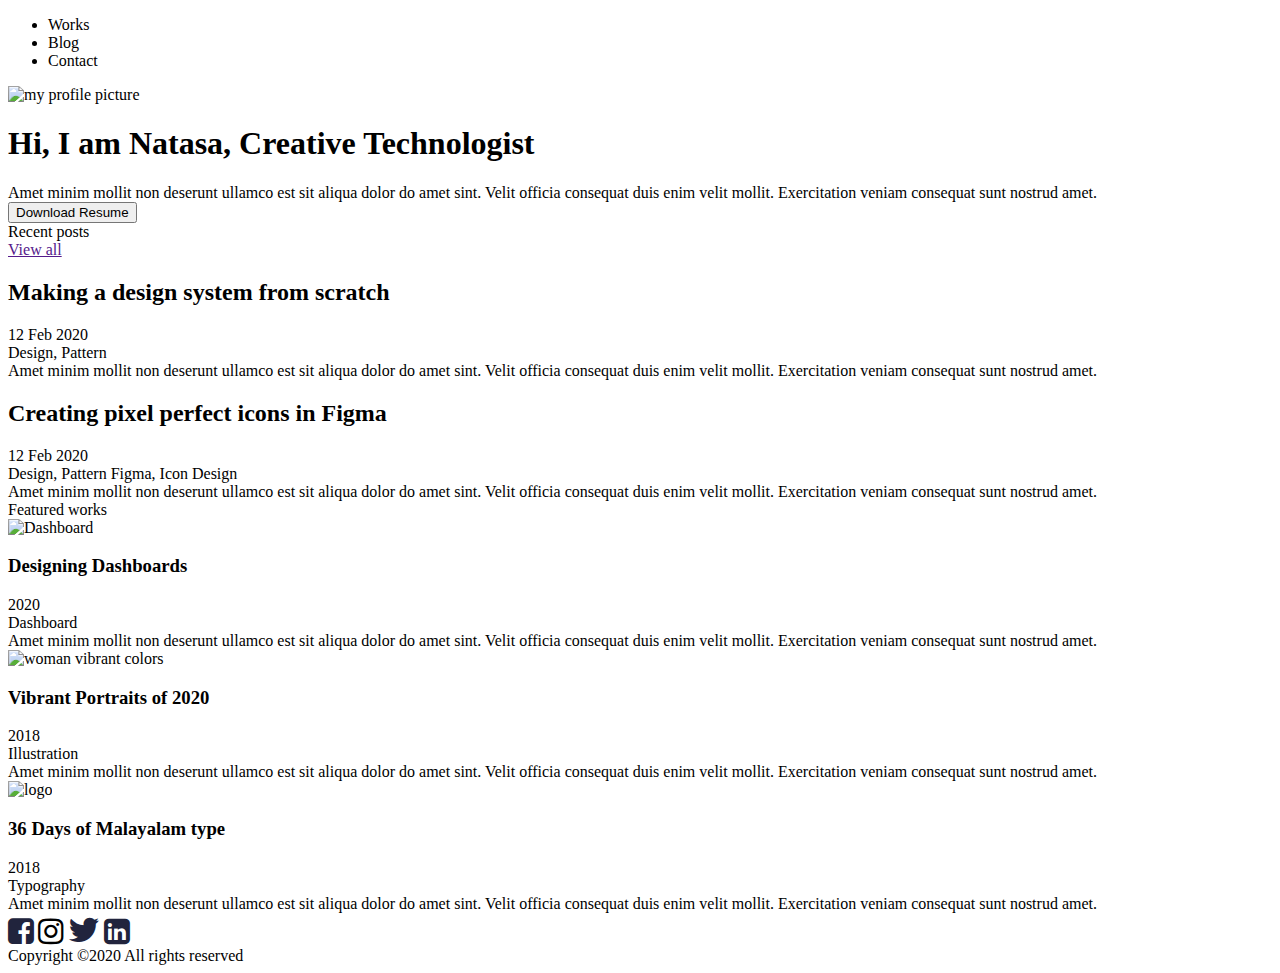
==== Index.html @ d4c1cabe "Working on images %" ====
<!DOCTYPE html>
<html lang="en">
    <head>
        <meta charset="utf-8">
        <meta name="viewport" content="width=device-width, initial-scale=1">
        <link rel="stylesheet" href="https://cdnjs.cloudflare.com/ajax/libs/font-awesome/4.7.0/css/font-awesome.min.css">
        <link rel="stylesheet" href="C:\Users\Milutin\Desktop\Figma\stylesheet.css">
    </head>
    <body>
        <div class="nav-bar">
            <ul>
                    <li>Works</li>
                    <li>Blog</li>
                    <li>Contact</li>
            </ul>
        </div>
        <div class="main-container">
            <div class="menu-bar">
                <div></div>
                <div></div>
                <div></div>
            </div>
            <div class="top-container">
                <div class="profile-pic">
                    <img class="picture1"src="https://s3-alpha-sig.figma.com/img/c316/adc4/65a80990af3a0075303343f0d615c92a?Expires=1710115200&Key-Pair-Id=APKAQ4GOSFWCVNEHN3O4&Signature=jiHnSks385xB9-FzovbtX4R1oI0peLsp4ToiuMiuD4zbke7~9g-SQEuxE2OrjAUM8ijYfCUWjmqdDnjY1KzjdozI61C1qfmYvESVYUGtSjyzUKdf0YkyOcfVqHMFBKKPuymY1tPYFxISKsQaQgQ-cgErIfPLzOiXYqXZQlIEDQuruv4NbePmKz01UgQzfOX39pb1SM2tGqe3KvpQ3xpcTN~FigV9rA13KuYSmPBcjsSo9XafpDIUI0-x6FCfN5KYvxc9uJo5Qe65bgwEdpeojEU-OssxFvCTaOKSJ2-jMR17ZRPhCkmt5GyH83-sjXBEFySlwWm83DUtNAB05EMt0A__"
                    alt="my profile picture">
                </div>
                <div class="left-top">
                    <div class="top-header">
                        <h1>Hi, I am Natasa, Creative Technologist</h1>
                    </div>
                    <div class="top-text">
                        <p1>Amet minim mollit non deserunt ullamco est sit aliqua dolor do amet sint. Velit officia consequat duis enim velit mollit. Exercitation veniam consequat sunt nostrud amet.</p1>
                    </div>
                    <div class="top-button">
                        <button>Download Resume</button>
                    </div>
                </div>  
            </div>
            <div class="middle-container">
                <div class="inline-paragraphs">
                    <div class="recent-posts">
                        <p2>Recent posts</p2>
                    </div>
                    <div class="view-all">
                        <a href="">View all</a>
                    </div>
                </div>
                <div class="row">
                    <div class="middle-box one">
                        <div class="middle-header">
                            <h2>Making a design system from scratch</h2>
                        </div>
                        <div class="middle-inline">
                            <div class="box1">
                                <p4>12 Feb 2020</p4>
                            </div>
                            <div class="box2"></div>
                            <div class="box3">
                                <p5>Design, Pattern</p5>  
                            </div>
                        </div>
                        <div class="middle-text">
                            <p6>Amet minim mollit non deserunt ullamco est sit aliqua dolor do amet sint. Velit officia consequat duis enim velit mollit. Exercitation veniam consequat sunt nostrud amet.
                            </p6>
                        </div>
                    </div>
                    <div class="middle-box two">
                        <div class="middle-header">
                            <h2>Creating pixel perfect icons in Figma</h2>
                        </div>
                        <div class="middle-inline">
                            <div class="box1">
                                <p4>12 Feb 2020</p4>
                            </div>
                            <div class="box2"></div>
                            <div class="box3">
                                <p7>Design, Pattern</p7>
                                <p8>Figma, Icon Design</p8>
                            </div>
                        </div>
                        <div class="middle-text">
                            <p6>Amet minim mollit non deserunt ullamco est sit aliqua dolor do amet sint. Velit officia consequat duis enim velit mollit. Exercitation veniam consequat sunt nostrud amet.
                            </p6>
                        </div>
                    </div>
                </div>
            </div>
            <div class="featured">
                <p2>Featured works</p2>
            </div>  
            <div class="bottom-container">
                <div class="bottom-one">
                    <div class="bottom-pic">              
                        <img class="picture" src="https://s3-alpha-sig.figma.com/img/1c6b/bc0b/e719e9d93c02a87ba51308ebb0297cdf?Expires=1710115200&Key-Pair-Id=APKAQ4GOSFWCVNEHN3O4&Signature=iaTTYkxiJ1502YtvcTQXAl2WO~5QC1uUsTbZJOJgzrZwqLtDSGLkl--cHTQw~~CSNJFOj2cxHnUvo7Yg5nLhxKhSxeFSiM84Bo19GwIm20qh7WhHgmYbgGiJaE7a0a-XXKUARPCPrYnxlmJ14kuaIzGU0sCIekGtdAfQsgR7quUR~dm2kpdjaZmr0o0LuV5ywlwP6WyWdZPK3VZV6kG46fKV6d-hecA4xc0M0GPOflySb3UTU0iP16fceWOuUgJZXtYTrdryM199Xs2-7iDEmW2cqpgdKkL74carXFcMGsFwNpMOjvJLNrcx22wWixsYlGlYfs83mF1cdLq5HEAiJQ__"
                        alt="Dashboard">
                    </div>
                    <div class="bottom-right">
                        <div class="bottom-header">
                            <h3>Designing Dashboards</h3>
                        </div>
                        <div class="bottom-inline">
                            <div class="rounded-num">
                                <p9>2020</p9>
                            </div>
                            <div class="inline-text">
                                <p10>Dashboard</p10>  
                            </div>
                        </div>
                        <div class="bottom-text">
                            <p6>Amet minim mollit non deserunt ullamco est sit aliqua dolor do amet sint. Velit officia consequat duis enim velit mollit. Exercitation veniam consequat sunt nostrud amet.  
                            </p6>
                        </div>
                    </div>
                </div>
                <div class="bottom-two">
                    <div class="bottom-pic">              
                        <img class="picture" src="https://s3-alpha-sig.figma.com/img/44dc/7799/6f359e2db24fc4e08bfd61cf50427139?Expires=1710115200&Key-Pair-Id=APKAQ4GOSFWCVNEHN3O4&Signature=OyTzbbnyqLXiyvr9t~yUj8Dbm3ZeqPD0JJLXpHjOBK9w85gW9t7VqlRdlNk9hkoHuhoqUs8KuZU9FZl~HOLkKZBWq2d-ux7ex40nJKBEVzML8bwxe4~VU4U1kXzy~R3yd4-ZrQDKJU4cl-Cmb6BZ7C4YllhtKFZFdM0Bku~oiGLa4izoIqRvrRCIM6qYg0zEbA1QO~na7LSmT95PGKuoiSoEeAMGexeR9p03Bhg-mSeQrR-R6cOLyrHdgnIBg6uAvVWmZcC5-7QYuHOAGK~5YzgDRE7YJeDL5HYjJFlTRUF~yaGWFm5cEoi75Jjg68KAd7xhtzZdCGWUXGTz2Yd-Hw__"
                        alt="woman vibrant colors">
                    </div>
                    <div class="bottom-right">
                        <div class="bottom-header">
                            <h3>Vibrant Portraits of 2020</h3>
                        </div>
                        <div class="bottom-inline">
                            <div class="rounded-num">
                                <p9>2018</p9>
                            </div>
                            <div class="inline-text">
                                <p10>Illustration</p10>  
                            </div>
                        </div>
                        <div class="bottom-text">
                            <p6>Amet minim mollit non deserunt ullamco est sit aliqua dolor do amet sint. Velit officia consequat duis enim velit mollit. Exercitation veniam consequat sunt nostrud amet.  
                            </p6>
                        </div>
                    </div>
                </div> 
                <div class="bottom-three">
                    <div class="bottom-pic">              
                        <img class="picture" src="https://s3-alpha-sig.figma.com/img/a511/7cdc/a561b38768fbe6667854fc00641b25fb?Expires=1710115200&Key-Pair-Id=APKAQ4GOSFWCVNEHN3O4&Signature=nZm7Mm3fzawxlt~xEYsitWiFLqPZoaD5AV2eRSND7MpVjIROTzsy-o7oJSjyUAWtyoxMdYIuCQtb0KtVMVxJdSMzSlGvOReM7fk57xIyR3HC-C8f9PmYYNYWNjLpH23S2A6CcWxE6qBoLLbWfbbmPCyJJwcD0iIhh1c0eG9vCLqeQwe4JR3X8xHrQjKKB-Oy7ib12N2-b5iol1-e2tjH7~EQBsdPNnlaPQkuC9pMOy1-gOTCDocPzpsvrjHE~QFx~ckhf0D6HmDdcu3yhmJxBw9I6FkPDo9QpMuxLJ2P9JP5XTXlynZI~F~JfSzwwZKILVQeU3~sNJh1f98MckRMMg__"
                        alt="logo">
                    </div>
                    <div class="bottom-right">
                        <div class="bottom-header">
                            <h3>36 Days of Malayalam type</h3>
                        </div>
                        <div class="bottom-inline">
                            <div class="rounded-num">
                                <p9>2018
                                </p9>
                            </div>
                            <div class="inline-text">
                                <p10>Typography</p10>  
                            </div>
                        </div>
                        <div class="bottom-text">
                            <p6>Amet minim mollit non deserunt ullamco est sit aliqua dolor do amet sint. Velit officia consequat duis enim velit mollit. Exercitation veniam consequat sunt nostrud amet.  
                            </p6>
                        </div>
                    </div>
                </div>       
            </div>
            <footer>
                <div class="icons">
                    <i class="fa fa-facebook-square" style="font-size:30px; color:#21243D;"></i>
                    <i class="fa fa-instagram" style="font-size:30px"></i>
                    <i class="fa fa-twitter" style="font-size:34px; color:#21243D;"></i>
                    <i class="fa fa-linkedin-square" style="font-size:30px; color:#21243D;"></i>
                </div>
                <div class="copyrights">
                    <p11>Copyright ©2020 All rights reserved</p11>
                </div>
            </footer>
        </div>
    </body>
</html>
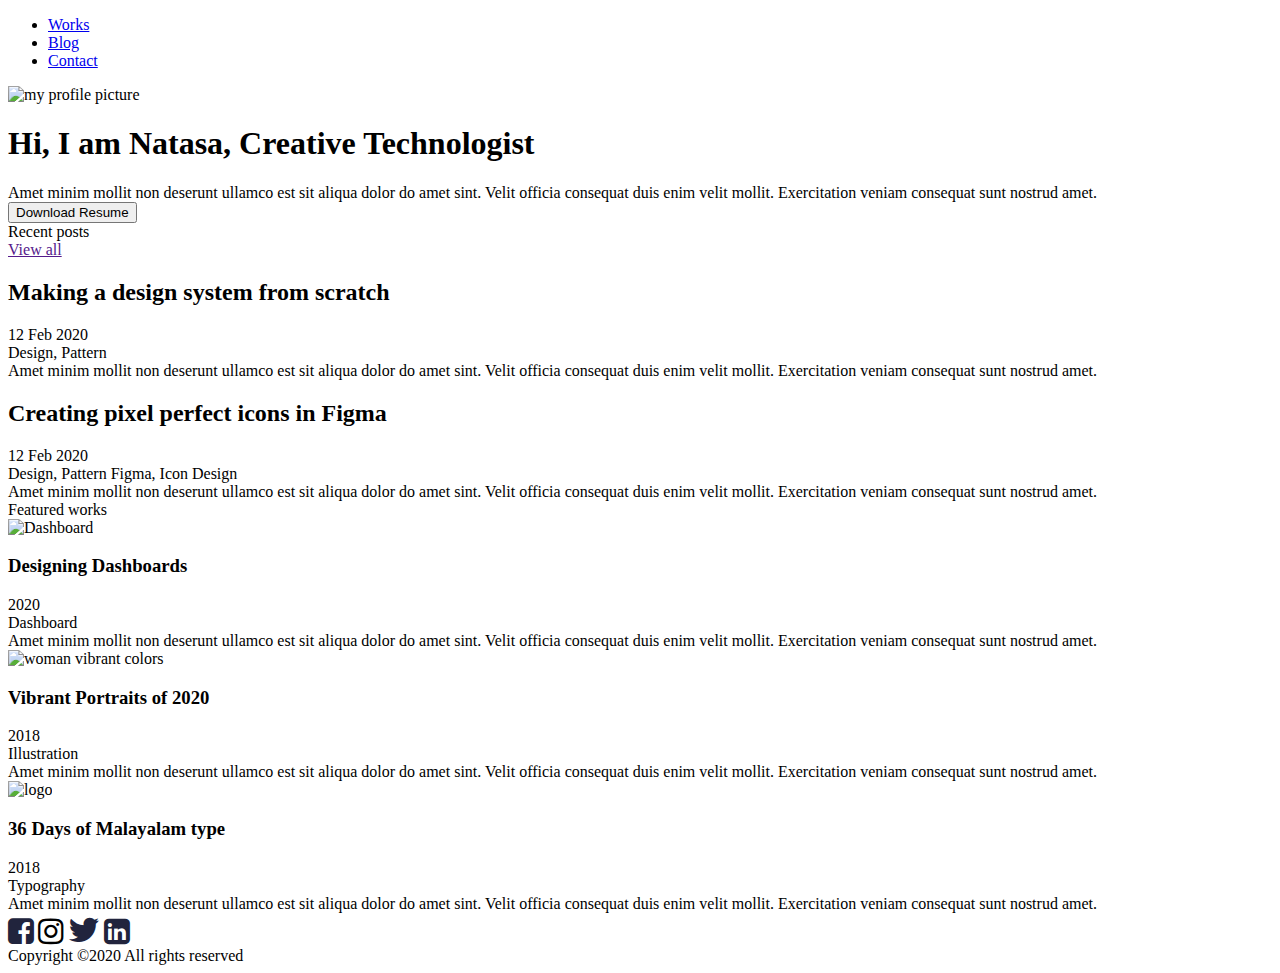
==== commit 930ffe85: "Changes" ====
--- a/Index.html
+++ b/Index.html
@@ -9,9 +9,9 @@
     <body>
         <div class="nav-bar">
             <ul>
-                    <li>Works</li>
-                    <li>Blog</li>
-                    <li>Contact</li>
+                    <li><a href="https://github.com/Natasa90/Porftolio-/blob/main/Works/Works.htmlWorks">Works</a></li>
+                    <li><a href="https://github.com/Natasa90/Porftolio-/blob/main/Blog/Blog.html">Blog</a></li>
+                    <li><a href="https://github.com/Natasa90/Porftolio-/blob/main/Work%20detail/work-detail.html">Contact</a></li>
             </ul>
         </div>
         <div class="main-container">
@@ -115,7 +115,7 @@
                 </div>
                 <div class="bottom-two">
                     <div class="bottom-pic">              
-                        <img class="picture" src="https://s3-alpha-sig.figma.com/img/44dc/7799/6f359e2db24fc4e08bfd61cf50427139?Expires=1710115200&Key-Pair-Id=APKAQ4GOSFWCVNEHN3O4&Signature=OyTzbbnyqLXiyvr9t~yUj8Dbm3ZeqPD0JJLXpHjOBK9w85gW9t7VqlRdlNk9hkoHuhoqUs8KuZU9FZl~HOLkKZBWq2d-ux7ex40nJKBEVzML8bwxe4~VU4U1kXzy~R3yd4-ZrQDKJU4cl-Cmb6BZ7C4YllhtKFZFdM0Bku~oiGLa4izoIqRvrRCIM6qYg0zEbA1QO~na7LSmT95PGKuoiSoEeAMGexeR9p03Bhg-mSeQrR-R6cOLyrHdgnIBg6uAvVWmZcC5-7QYuHOAGK~5YzgDRE7YJeDL5HYjJFlTRUF~yaGWFm5cEoi75Jjg68KAd7xhtzZdCGWUXGTz2Yd-Hw__"
+                        <img class="picture-woman" src="https://s3-alpha-sig.figma.com/img/44dc/7799/6f359e2db24fc4e08bfd61cf50427139?Expires=1710115200&Key-Pair-Id=APKAQ4GOSFWCVNEHN3O4&Signature=OyTzbbnyqLXiyvr9t~yUj8Dbm3ZeqPD0JJLXpHjOBK9w85gW9t7VqlRdlNk9hkoHuhoqUs8KuZU9FZl~HOLkKZBWq2d-ux7ex40nJKBEVzML8bwxe4~VU4U1kXzy~R3yd4-ZrQDKJU4cl-Cmb6BZ7C4YllhtKFZFdM0Bku~oiGLa4izoIqRvrRCIM6qYg0zEbA1QO~na7LSmT95PGKuoiSoEeAMGexeR9p03Bhg-mSeQrR-R6cOLyrHdgnIBg6uAvVWmZcC5-7QYuHOAGK~5YzgDRE7YJeDL5HYjJFlTRUF~yaGWFm5cEoi75Jjg68KAd7xhtzZdCGWUXGTz2Yd-Hw__"
                         alt="woman vibrant colors">
                     </div>
                     <div class="bottom-right">
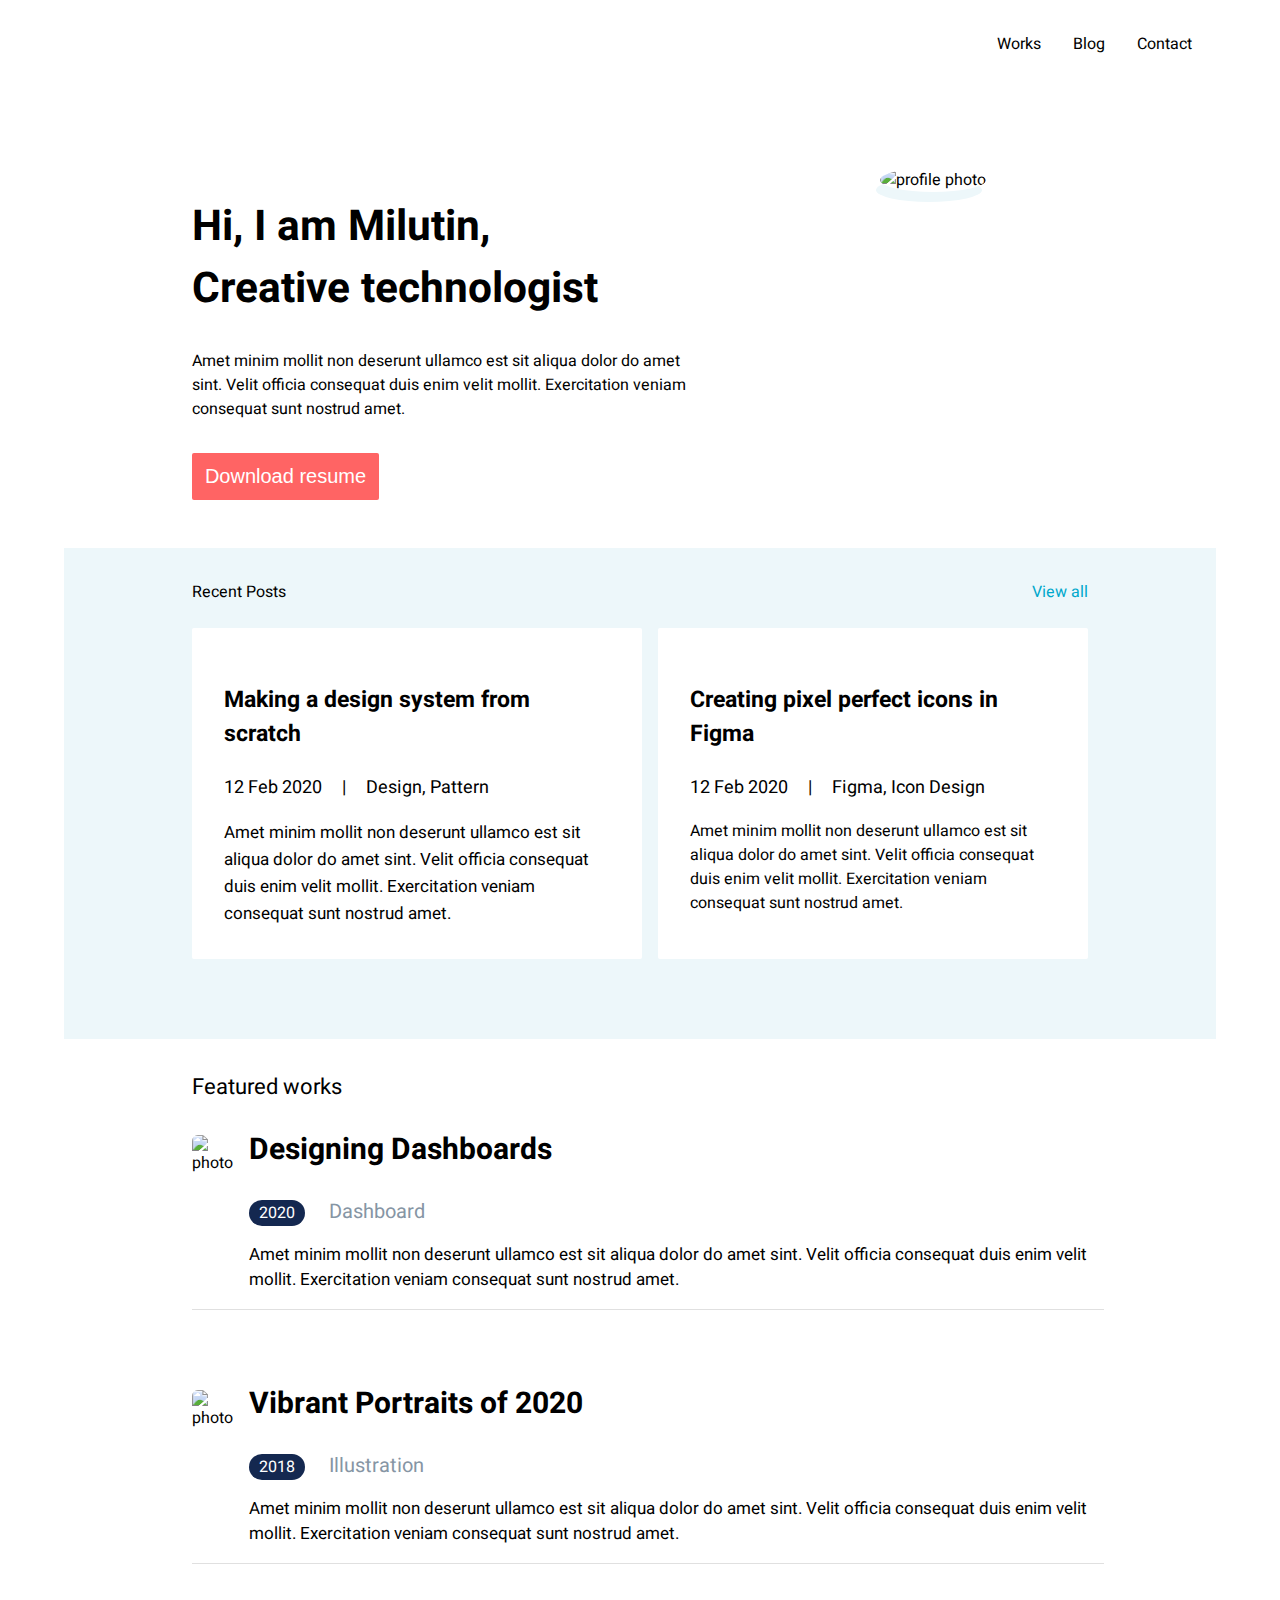
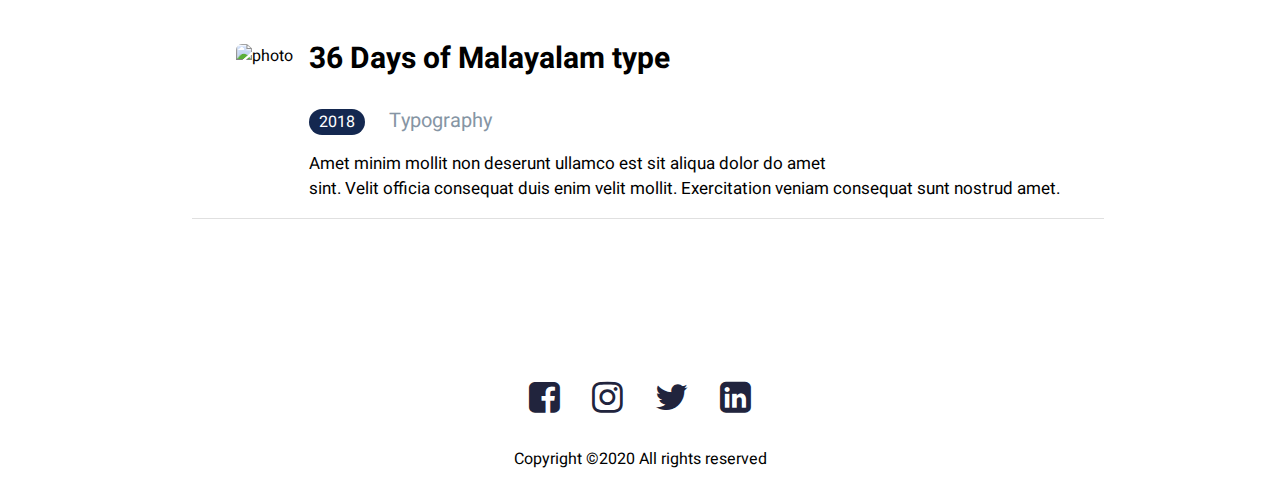
==== commit b8978882: "Merge branch 'main' of https://github.com/Natasa90/Porftolio-" ====
--- a/Index.html
+++ b/Index.html
@@ -1,177 +1,93 @@
 <!DOCTYPE html>
 <html lang="en">
-    <head>
-        <meta charset="utf-8">
-        <meta name="viewport" content="width=device-width, initial-scale=1">
-        <link rel="stylesheet" href="https://cdnjs.cloudflare.com/ajax/libs/font-awesome/4.7.0/css/font-awesome.min.css">
-        <link rel="stylesheet" href="C:\Users\Milutin\Desktop\Figma\stylesheet.css">
-    </head>
+<head>
+    <meta charset="utf-8">
+    <meta name="viewport" content="width=device-width, initial-scale=1.0">
+    <title>Milutin Stefanovic Page</title>
+    <link rel="stylesheet" href="stylesheet.css">
+    <link rel="stylesheet" href="https://cdnjs.cloudflare.com/ajax/libs/font-awesome/4.7.0/css/font-awesome.min.css">
+    <link href='https://fonts.googleapis.com/css?family=Heebo' rel='stylesheet'>
+    <link rel="preconnect" href="https://fonts.gstatic.com" crossorigin>
+    <link href="https://fonts.googleapis.com/css2?family=Heebo:wght@100..900&display=swap" rel="stylesheet">    
+</head>    
     <body>
-        <div class="nav-bar">
-            <ul>
-                    <li><a href="https://github.com/Natasa90/Porftolio-/blob/main/Works/Works.htmlWorks">Works</a></li>
-                    <li><a href="https://github.com/Natasa90/Porftolio-/blob/main/Blog/Blog.html">Blog</a></li>
-                    <li><a href="https://github.com/Natasa90/Porftolio-/blob/main/Work%20detail/work-detail.html">Contact</a></li>
-            </ul>
-        </div>
-        <div class="main-container">
-            <div class="menu-bar">
-                <div></div>
-                <div></div>
-                <div></div>
+        <header>
+            <nav>
+                <ul>
+                    <li><a href="Works/Works.html">Works</a></li>
+                    <li><a href="Blog/blog.html">Blog</a></li>
+                    <li><a href="Work detail/work-detail.html">Contact</a></li>
+                </ul>
+                <div class="menu">
+                    <div class="bar"></div>
+                    <div class="bar"></div>
+                    <div class="bar"></div>
+                </div>    
+            </nav>
+            <div class="top">               
+                <div class="column-one">
+                    <h1>Hi, I am Milutin,<br> Creative technologist</h1>
+                    <p class="top-text">Amet minim mollit non deserunt ullamco est sit aliqua dolor do amet sint. Velit officia consequat duis enim velit mollit. Exercitation veniam consequat sunt nostrud amet.</p>
+                    <button id="btn">Download resume</button>
+                    
+                </div>    
+                <div class="column-two"><img class="profile-photo" src="Images/Profile.jpg" alt="profile photo"></div>
+            </div>    
+        </header>     
+        <div class="middle">
+            <div class="posts">
+                <div class="box1">Recent Posts</div>
+                <div class="box2">View all</div>
             </div>
-            <div class="top-container">
-                <div class="profile-pic">
-                    <img class="picture1"src="https://s3-alpha-sig.figma.com/img/c316/adc4/65a80990af3a0075303343f0d615c92a?Expires=1710115200&Key-Pair-Id=APKAQ4GOSFWCVNEHN3O4&Signature=jiHnSks385xB9-FzovbtX4R1oI0peLsp4ToiuMiuD4zbke7~9g-SQEuxE2OrjAUM8ijYfCUWjmqdDnjY1KzjdozI61C1qfmYvESVYUGtSjyzUKdf0YkyOcfVqHMFBKKPuymY1tPYFxISKsQaQgQ-cgErIfPLzOiXYqXZQlIEDQuruv4NbePmKz01UgQzfOX39pb1SM2tGqe3KvpQ3xpcTN~FigV9rA13KuYSmPBcjsSo9XafpDIUI0-x6FCfN5KYvxc9uJo5Qe65bgwEdpeojEU-OssxFvCTaOKSJ2-jMR17ZRPhCkmt5GyH83-sjXBEFySlwWm83DUtNAB05EMt0A__"
-                    alt="my profile picture">
+            <div class="postings">
+                <div class="midtext1">
+                    <h3>Making a design system from scratch</h3>
+                    <p>12 Feb 2020 &nbsp; &nbsp; | &nbsp; &nbsp; Design, Pattern</p>
+                    <p1>Amet minim mollit non deserunt ullamco est sit aliqua dolor do amet sint. Velit officia consequat duis enim velit mollit. Exercitation veniam consequat sunt nostrud amet.</p1>
                 </div>
-                <div class="left-top">
-                    <div class="top-header">
-                        <h1>Hi, I am Natasa, Creative Technologist</h1>
-                    </div>
-                    <div class="top-text">
-                        <p1>Amet minim mollit non deserunt ullamco est sit aliqua dolor do amet sint. Velit officia consequat duis enim velit mollit. Exercitation veniam consequat sunt nostrud amet.</p1>
-                    </div>
-                    <div class="top-button">
-                        <button>Download Resume</button>
-                    </div>
-                </div>  
-            </div>
-            <div class="middle-container">
-                <div class="inline-paragraphs">
-                    <div class="recent-posts">
-                        <p2>Recent posts</p2>
-                    </div>
-                    <div class="view-all">
-                        <a href="">View all</a>
-                    </div>
-                </div>
-                <div class="row">
-                    <div class="middle-box one">
-                        <div class="middle-header">
-                            <h2>Making a design system from scratch</h2>
-                        </div>
-                        <div class="middle-inline">
-                            <div class="box1">
-                                <p4>12 Feb 2020</p4>
-                            </div>
-                            <div class="box2"></div>
-                            <div class="box3">
-                                <p5>Design, Pattern</p5>  
-                            </div>
-                        </div>
-                        <div class="middle-text">
-                            <p6>Amet minim mollit non deserunt ullamco est sit aliqua dolor do amet sint. Velit officia consequat duis enim velit mollit. Exercitation veniam consequat sunt nostrud amet.
-                            </p6>
-                        </div>
-                    </div>
-                    <div class="middle-box two">
-                        <div class="middle-header">
-                            <h2>Creating pixel perfect icons in Figma</h2>
-                        </div>
-                        <div class="middle-inline">
-                            <div class="box1">
-                                <p4>12 Feb 2020</p4>
-                            </div>
-                            <div class="box2"></div>
-                            <div class="box3">
-                                <p7>Design, Pattern</p7>
-                                <p8>Figma, Icon Design</p8>
-                            </div>
-                        </div>
-                        <div class="middle-text">
-                            <p6>Amet minim mollit non deserunt ullamco est sit aliqua dolor do amet sint. Velit officia consequat duis enim velit mollit. Exercitation veniam consequat sunt nostrud amet.
-                            </p6>
-                        </div>
-                    </div>
+                <div class="midtext2">
+                    <h3>Creating pixel perfect icons in Figma</h3>
+                    <p>12 Feb 2020 &nbsp; &nbsp; | &nbsp; &nbsp; Figma, Icon Design</p>
+                    <p1>Amet minim mollit non deserunt ullamco est sit aliqua dolor do amet sint. Velit officia consequat duis enim velit mollit. Exercitation veniam consequat sunt nostrud amet.</p1> 
                 </div>
             </div>
-            <div class="featured">
-                <p2>Featured works</p2>
-            </div>  
-            <div class="bottom-container">
-                <div class="bottom-one">
-                    <div class="bottom-pic">              
-                        <img class="picture" src="https://s3-alpha-sig.figma.com/img/1c6b/bc0b/e719e9d93c02a87ba51308ebb0297cdf?Expires=1710115200&Key-Pair-Id=APKAQ4GOSFWCVNEHN3O4&Signature=iaTTYkxiJ1502YtvcTQXAl2WO~5QC1uUsTbZJOJgzrZwqLtDSGLkl--cHTQw~~CSNJFOj2cxHnUvo7Yg5nLhxKhSxeFSiM84Bo19GwIm20qh7WhHgmYbgGiJaE7a0a-XXKUARPCPrYnxlmJ14kuaIzGU0sCIekGtdAfQsgR7quUR~dm2kpdjaZmr0o0LuV5ywlwP6WyWdZPK3VZV6kG46fKV6d-hecA4xc0M0GPOflySb3UTU0iP16fceWOuUgJZXtYTrdryM199Xs2-7iDEmW2cqpgdKkL74carXFcMGsFwNpMOjvJLNrcx22wWixsYlGlYfs83mF1cdLq5HEAiJQ__"
-                        alt="Dashboard">
+        </div>    
+        <div class="bottom">
+            <div class="featured">Featured works</div>
+                <div class="box-top">
+                    <div class="col1"><img class="bottom-image" src="Images/dash.png" alt="photo"></div>
+                    <div class="col2">
+                        <h2>Designing Dashboards</h2>
+                        <p><span class="span-left" >2020</span><span class="span-right">Dashboard</span></p>
+                        <p1>Amet minim mollit non deserunt ullamco est sit aliqua dolor do amet sint. Velit officia consequat duis enim velit mollit. Exercitation veniam consequat sunt nostrud amet.</p>
                     </div>
-                    <div class="bottom-right">
-                        <div class="bottom-header">
-                            <h3>Designing Dashboards</h3>
-                        </div>
-                        <div class="bottom-inline">
-                            <div class="rounded-num">
-                                <p9>2020</p9>
-                            </div>
-                            <div class="inline-text">
-                                <p10>Dashboard</p10>  
-                            </div>
-                        </div>
-                        <div class="bottom-text">
-                            <p6>Amet minim mollit non deserunt ullamco est sit aliqua dolor do amet sint. Velit officia consequat duis enim velit mollit. Exercitation veniam consequat sunt nostrud amet.  
-                            </p6>
-                        </div>
+                </div>    
+            <div class="box-middle">
+                    <div class="col1"><img class="bottom-image" src="Images/woman.png" alt="photo"></div>
+                    <div class="col2">
+                        <h2>Vibrant Portraits of 2020</h2>
+                        <p><span class="span-left" >2018</span><span class="span-right">Illustration</span></p>
+                        <p1>Amet minim mollit non deserunt ullamco est sit aliqua dolor do amet sint. Velit officia consequat duis enim velit mollit. Exercitation veniam consequat sunt nostrud amet.</p>
                     </div>
-                </div>
-                <div class="bottom-two">
-                    <div class="bottom-pic">              
-                        <img class="picture-woman" src="https://s3-alpha-sig.figma.com/img/44dc/7799/6f359e2db24fc4e08bfd61cf50427139?Expires=1710115200&Key-Pair-Id=APKAQ4GOSFWCVNEHN3O4&Signature=OyTzbbnyqLXiyvr9t~yUj8Dbm3ZeqPD0JJLXpHjOBK9w85gW9t7VqlRdlNk9hkoHuhoqUs8KuZU9FZl~HOLkKZBWq2d-ux7ex40nJKBEVzML8bwxe4~VU4U1kXzy~R3yd4-ZrQDKJU4cl-Cmb6BZ7C4YllhtKFZFdM0Bku~oiGLa4izoIqRvrRCIM6qYg0zEbA1QO~na7LSmT95PGKuoiSoEeAMGexeR9p03Bhg-mSeQrR-R6cOLyrHdgnIBg6uAvVWmZcC5-7QYuHOAGK~5YzgDRE7YJeDL5HYjJFlTRUF~yaGWFm5cEoi75Jjg68KAd7xhtzZdCGWUXGTz2Yd-Hw__"
-                        alt="woman vibrant colors">
-                    </div>
-                    <div class="bottom-right">
-                        <div class="bottom-header">
-                            <h3>Vibrant Portraits of 2020</h3>
-                        </div>
-                        <div class="bottom-inline">
-                            <div class="rounded-num">
-                                <p9>2018</p9>
-                            </div>
-                            <div class="inline-text">
-                                <p10>Illustration</p10>  
-                            </div>
-                        </div>
-                        <div class="bottom-text">
-                            <p6>Amet minim mollit non deserunt ullamco est sit aliqua dolor do amet sint. Velit officia consequat duis enim velit mollit. Exercitation veniam consequat sunt nostrud amet.  
-                            </p6>
-                        </div>
-                    </div>
-                </div> 
-                <div class="bottom-three">
-                    <div class="bottom-pic">              
-                        <img class="picture" src="https://s3-alpha-sig.figma.com/img/a511/7cdc/a561b38768fbe6667854fc00641b25fb?Expires=1710115200&Key-Pair-Id=APKAQ4GOSFWCVNEHN3O4&Signature=nZm7Mm3fzawxlt~xEYsitWiFLqPZoaD5AV2eRSND7MpVjIROTzsy-o7oJSjyUAWtyoxMdYIuCQtb0KtVMVxJdSMzSlGvOReM7fk57xIyR3HC-C8f9PmYYNYWNjLpH23S2A6CcWxE6qBoLLbWfbbmPCyJJwcD0iIhh1c0eG9vCLqeQwe4JR3X8xHrQjKKB-Oy7ib12N2-b5iol1-e2tjH7~EQBsdPNnlaPQkuC9pMOy1-gOTCDocPzpsvrjHE~QFx~ckhf0D6HmDdcu3yhmJxBw9I6FkPDo9QpMuxLJ2P9JP5XTXlynZI~F~JfSzwwZKILVQeU3~sNJh1f98MckRMMg__"
-                        alt="logo">
-                    </div>
-                    <div class="bottom-right">
-                        <div class="bottom-header">
-                            <h3>36 Days of Malayalam type</h3>
-                        </div>
-                        <div class="bottom-inline">
-                            <div class="rounded-num">
-                                <p9>2018
-                                </p9>
-                            </div>
-                            <div class="inline-text">
-                                <p10>Typography</p10>  
-                            </div>
-                        </div>
-                        <div class="bottom-text">
-                            <p6>Amet minim mollit non deserunt ullamco est sit aliqua dolor do amet sint. Velit officia consequat duis enim velit mollit. Exercitation veniam consequat sunt nostrud amet.  
-                            </p6>
-                        </div>
-                    </div>
-                </div>       
-            </div>
+            </div>    
+            <div class="box-bottom">
+                    <div class="col1"><img class="bottom-image" src="Images/sign.png" alt="photo"></div>
+                    <div class="col2">
+                        <h2>36 Days of Malayalam type</h2>
+                        <p><span class="span-left" >2018</span><span class="span-right">Typography</span></p>
+                        <p1>Amet minim mollit non deserunt ullamco est sit aliqua dolor do amet<br> sint. Velit officia consequat duis enim velit mollit. Exercitation veniam consequat sunt nostrud amet.</p>
+                    </div> 
+        </div>        
             <footer>
-                <div class="icons">
-                    <i class="fa fa-facebook-square" style="font-size:30px; color:#21243D;"></i>
-                    <i class="fa fa-instagram" style="font-size:30px"></i>
-                    <i class="fa fa-twitter" style="font-size:34px; color:#21243D;"></i>
-                    <i class="fa fa-linkedin-square" style="font-size:30px; color:#21243D;"></i>
-                </div>
-                <div class="copyrights">
-                    <p11>Copyright ©2020 All rights reserved</p11>
-                </div>
+                <div class="signs">
+                    <i class="fa fa-facebook-square" style="font-size:36px"></i>
+                    <i class="fa fa-instagram" style="font-size:36px"></i>
+                    <i class="fa fa-twitter" style="font-size:36px"></i>
+                    <i class="fa fa-linkedin-square" style="font-size:36px"></i>
+                </div>    
+                <p class="signs">Copyright ©2020 All rights reserved </p> 
             </footer>
         </div>
+        <script type="text/javascript" src="main.js"></script>
     </body>
 </html>--- a/stylesheet.css
+++ b/stylesheet.css
@@ -0,0 +1,259 @@
+body{
+    font-family:"Heebo", sans-serif;
+    max-width:1152px;
+    margin: 0 auto;
+}
+nav ul{
+    list-style-type:none;
+    background-color:#FFFFFF;
+    display:flex;
+    justify-content:end;
+    margin-right:0.5rem;
+    color: rgba(0, 0, 0, 1);
+}
+nav li{
+    font-size: 1em;
+    padding:1em;
+}
+nav a{
+    text-decoration: none;
+    color: rgba(0, 0, 0, 1);
+}
+.menu{
+    display:none;
+}
+header{
+    margin-bottom:3rem
+}
+.top{
+    display:flex;
+    justify-content:start;
+    margin-top:6rem;
+}
+.profile-photo{
+    width: 228px;
+    height: 243px;
+    border-radius:50%;
+    box-shadow: -4px 10px #EDF7FA;
+    margin-left:3rem;
+}
+#btn{
+    width: 187px;
+    height: 47px;
+    border-radius: 2px;
+    background-color: rgba(255, 100, 100, 1);
+    font-size: 20px;
+    font-weight: 500;
+    text-align:center;
+    color:#FFFFFF;
+    border:none;
+    margin-left:8rem;
+    margin-top:1rem;
+}
+.column-one {
+    flex:2;
+}
+.column-two{
+    flex:1;
+}
+.top-text{
+    margin:1rem 9rem 1rem 8rem;
+    font-size:16px;
+}
+h1{
+    margin-left:8rem;
+    font-size:2.65rem;
+}
+.middle{
+    background: rgba(237, 247, 250, 1);  
+}
+.posts{
+    display:flex;
+}
+.box1{
+    flex:1;
+    padding: 2rem 2rem 0.5rem 8rem;
+}
+.box2 {
+    color: #00A8CC;
+    padding:2rem 8rem 0.5rem 2rem;
+}
+.midtext2 p2{
+    display:none;
+}
+.midtext1{
+    margin: 1rem 0.5rem 5rem 8rem;
+    background-color: rgba(255, 255, 255, 1);
+    border-radius:2px;
+    padding:2rem 3rem 2rem 2rem;
+}
+.midtext2{
+    margin: 1rem 8rem 5rem 0.5rem;
+    background-color: rgba(255, 255, 255, 1);
+    border-radius:2px;
+    padding:2rem 3rem 2rem 2rem;
+}
+.postings{
+    display:flex;
+    justify-content: space-between;   
+}
+h3{
+    font-size:23px;
+}
+.midtext1 p1 {
+    font-size:17px;
+}
+.midtext p1{
+    font-size:17px;
+}
+.midtext1,.midtext2 p{
+    font-size:18px;
+}
+.bottom{
+    background-color: rgba(255, 255, 255, 1);
+}
+.featured{
+    margin-left: 8rem;
+    padding-top:2rem;
+    font-size:22px;
+}
+.bottom-image{
+    width: 246px;
+    height: 180px;
+    border-radius: 6px;
+    margin-top:2rem;
+    margin-bottom: 0.5rem;
+}
+.span1 {
+    background-color: #142850;
+    border-radius: 1rem;
+    color: #ffffff;
+    font-size: 1.2rem;
+    font-weight: 900;
+    padding: 0.1rem 0.7rem 0.2rem 0.7rem;
+}
+.span2{
+    color: #8695A4;
+    margin-left: 1rem;
+}
+.col2{
+    padding-left: 1rem;
+}
+.col2 p1{
+    font-size:17px;
+}
+.box-top, .box-middle, .box-bottom{
+    display:flex;
+    justify-content:center;
+    border-bottom: 1px solid rgba(224, 224, 224, 1);
+    margin-left:8rem;
+    margin-right:7rem;
+    margin-bottom:3rem;
+}
+.bottom h2 {
+    font-size:30px;
+}
+.span-right{
+    font-size:20px;
+    color: rgba(134, 149, 164, 1);
+    padding-left:1.5rem;
+    
+}
+.span-left{
+    background-color: rgba(20, 40, 80, 1);
+    padding:1px 10px;
+    border-radius: 20px;
+    color:rgba(255, 255, 255, 1);
+}
+.signs{
+    display:flex;
+    justify-content:center;   
+}
+i{
+    margin:7rem 1rem 1rem 1rem;
+    color: rgba(33, 36, 61, 1);
+}
+@media screen and (max-width:600px){
+    nav ul{
+        display:none;
+    }
+    .menu{
+        display:block;
+        margin-left:auto;
+        margin-right:1rem;
+        margin-top:1rem;
+        width:40px;
+        height:40px;
+}
+    .bar{
+        width: 1.87rem;
+        height:0.2rem;
+        background-color: black;
+        margin: 0.4rem 0;   
+    }
+    .top{
+        display:flex;
+        flex-direction:column;
+        align-items:center;
+        text-align:center;   
+    }
+    .column-one{
+        order:2;
+    }
+    .profile-photo{
+        margin:auto;
+    }
+    #btn{
+        margin:auto;
+    }
+    .middle, .postings{
+        display:flex;
+        flex-direction:column;
+        padding:0.5rem;
+        gap:1rem;    
+    }
+    .column-one h1{
+        margin:auto;
+        padding-right:8rem;
+        padding-left:8rem;
+    }
+    .top-text{
+        padding-bottom:1rem;
+    }
+    .box1{
+        margin:auto;
+        padding:1rem;
+        text-align:center;
+        font-size:18px;
+    }
+    .box2{
+        display:none;
+    }
+    .midtext1, .midtext2{
+        margin:auto;
+    }
+    .featured{
+        margin-left:2.5rem;
+    }
+    .bottom{  
+        display:flex;
+        flex-direction:column;
+        align-items:center;
+    }
+    .box-top{
+        flex-direction:column;
+    }
+    .box-middle, .box-bottom{
+        display:none;
+    }
+    .col1{
+        width: 339px;
+        height: 230px;
+        border-radius: 6px;
+        margin-bottom:1rem;
+    }
+    .bottom-image{
+        width:100%;
+        height:100%;   
+    }
+}